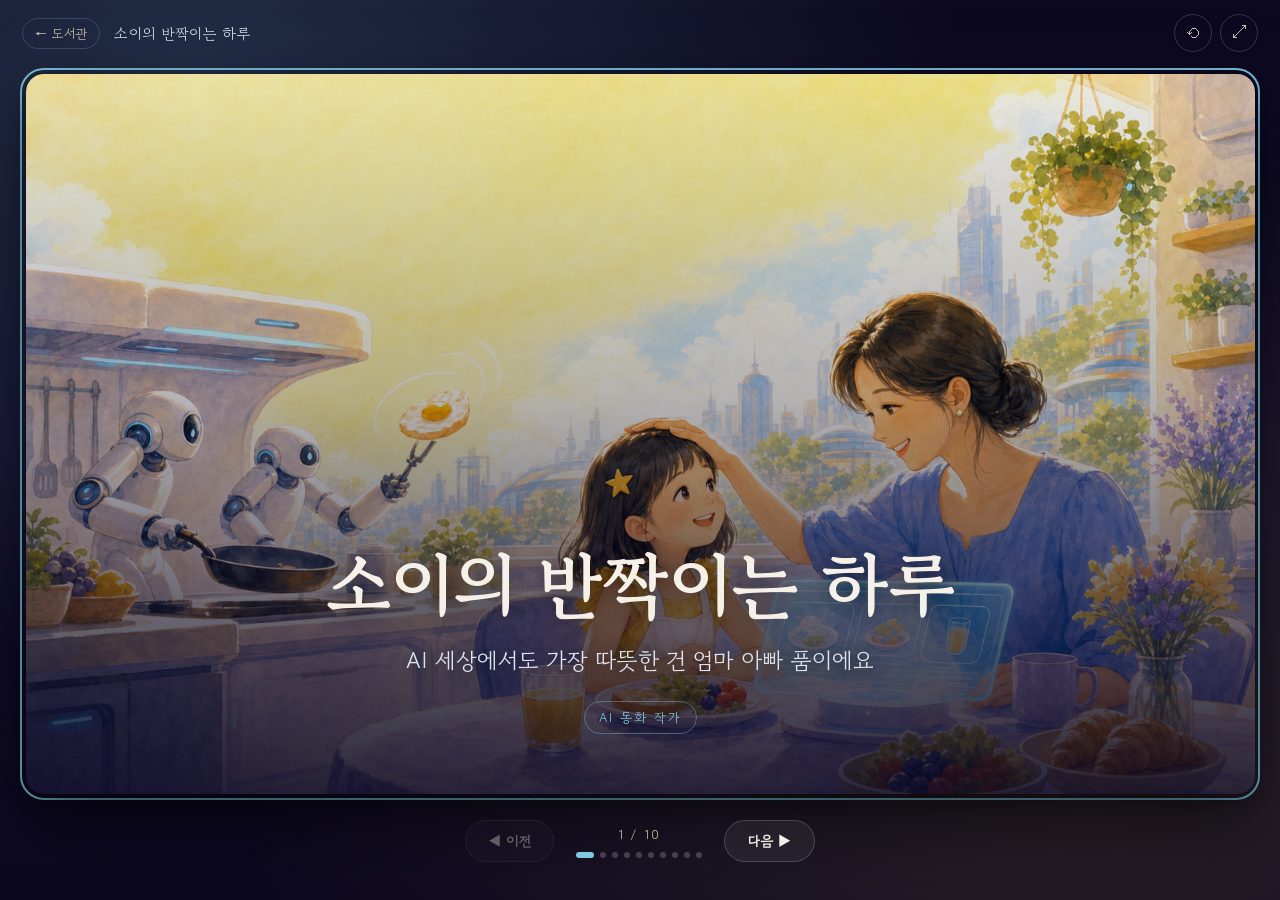
==== books/03-soi-ai-world/index.html @ fe0d3ff0 "Add moonlight library with 3 fairy tale books - 달빛 도서관과 보리 (Book 01, watercolor) - 도토리 마을 구출 작전 (Boo" ====
<!doctype html>
<html lang="ko">
<head>
  <meta charset="utf-8">
  <meta name="viewport" content="width=device-width,initial-scale=1,viewport-fit=cover">
  <meta name="theme-color" content="#1a0f2e">
  <title>소이의 반짝이는 하루</title>
  <link rel="preconnect" href="https://fonts.googleapis.com">
  <link rel="preconnect" href="https://fonts.gstatic.com" crossorigin>
  <link href="https://fonts.googleapis.com/css2?family=Gowun+Batang:wght@400;700&family=Gowun+Dodum&display=swap" rel="stylesheet">
  <link rel="stylesheet" href="style.css">
</head>
<body>
  <div class="stars-bg" aria-hidden="true"></div>

  <header class="topbar">
    <div class="book-meta">
      <a href="../../" class="back-link" title="도서관으로">← 도서관</a>
      <span id="meta-title">소이의 반짝이는 하루</span>
    </div>
    <div class="top-actions">
      <button id="restart-btn" class="ghost-btn" title="처음부터">⟲</button>
      <button id="fullscreen-btn" class="ghost-btn" title="전체화면">⤢</button>
    </div>
  </header>

  <main id="book" class="book" tabindex="0" aria-label="동화책 본문">
    <div class="page-track" id="page-track"></div>
    <button class="edge-nav left" id="edge-prev" aria-label="이전 페이지" tabindex="-1"></button>
    <button class="edge-nav right" id="edge-next" aria-label="다음 페이지" tabindex="-1"></button>
  </main>

  <nav class="controls" aria-label="페이지 컨트롤">
    <button id="prev" class="nav-btn" aria-label="이전 페이지">◀ 이전</button>
    <div class="indicator-wrap">
      <span id="indicator">1 / 10</span>
      <div id="dots" class="dots" aria-hidden="true"></div>
    </div>
    <button id="next" class="nav-btn" aria-label="다음 페이지">다음 ▶</button>
  </nav>

  <script src="book.js"></script>
</body>
</html>
---- books/03-soi-ai-world/style.css ----
/* 소이의 반짝이는 하루 — 그림책 뷰어 */

:root {
  --ink: #f5f0e8;
  --ink-soft: #c9c0a8;
  --paper: #1a1230;
  --paper-2: #120d28;
  --paper-3: #0c0820;
  --gold: #f9c84a;
  --gold-soft: #e8b43a;
  --sky: #7ec8e3;
  --lavender: #b8a8e8;
  --silver: #dde6f0;

  --serif: "Gowun Batang", "Apple SD Gothic Neo", "Noto Serif KR", serif;
  --sans: "Gowun Dodum", "Apple SD Gothic Neo", "Noto Sans KR", system-ui, sans-serif;

  --radius: 18px;
  --shadow: 0 30px 80px rgba(0, 0, 0, 0.55), 0 8px 24px rgba(0, 0, 0, 0.35);
  --page-w: min(1360px, 96vw);
  --page-h: min(800px, 80vh);
  --transition: cubic-bezier(.22, .61, .36, 1);
}

* { box-sizing: border-box; }

html, body {
  margin: 0; padding: 0; height: 100%;
  background:
    radial-gradient(ellipse at 15% 10%, rgba(126, 200, 227, 0.20), transparent 50%),
    radial-gradient(ellipse at 85% 85%, rgba(249, 200, 74, 0.12), transparent 55%),
    radial-gradient(ellipse at 50% 50%, rgba(184, 168, 232, 0.10), transparent 60%),
    linear-gradient(180deg, #0c0820 0%, #130e2e 50%, #0c0820 100%);
  background-attachment: fixed;
  color: var(--ink);
  font-family: var(--serif);
  overflow: hidden;
  user-select: none;
  -webkit-user-select: none;
}

/* 배경 파티클 (별 + AI 빛점) */
.stars-bg {
  position: fixed; inset: 0; z-index: 0;
  pointer-events: none;
  background-image:
    radial-gradient(1.5px 1.5px at 8%  18%, rgba(255, 255, 255, 0.9),  transparent 50%),
    radial-gradient(1px  1px  at 22% 72%, rgba(126, 200, 227, 0.8), transparent 50%),
    radial-gradient(1.4px 1.4px at 38% 32%, rgba(255, 255, 255, 0.7), transparent 50%),
    radial-gradient(1px  1px  at 53% 82%, rgba(249, 200, 74, 0.6),  transparent 50%),
    radial-gradient(1.6px 1.6px at 68% 12%, rgba(255, 255, 255, 0.85), transparent 50%),
    radial-gradient(1px  1px  at 78% 55%, rgba(184, 168, 232, 0.6), transparent 50%),
    radial-gradient(1.2px 1.2px at 92% 78%, rgba(255, 255, 255, 0.7), transparent 50%),
    radial-gradient(1px  1px  at 4%  60%, rgba(126, 200, 227, 0.5),  transparent 50%),
    radial-gradient(1px  1px  at 46% 48%, rgba(249, 200, 74, 0.4),   transparent 50%);
  background-size: 100% 100%;
  animation: twinkle 5s ease-in-out infinite;
}
@keyframes twinkle {
  0%, 100% { opacity: 0.55; }
  50% { opacity: 1; }
}

/* 상단 바 */
.topbar {
  position: relative; z-index: 10;
  display: flex; justify-content: space-between; align-items: center;
  padding: 14px 22px;
  color: var(--ink-soft);
  font-family: var(--sans);
  font-size: 14px;
  letter-spacing: 0.02em;
}
.book-meta { display: flex; align-items: center; }
.book-meta #meta-title {
  font-family: var(--serif);
  color: var(--silver);
  font-size: 15px;
}
.back-link {
  color: var(--ink-soft);
  text-decoration: none;
  font-family: var(--sans);
  font-size: 13px;
  margin-right: 14px;
  padding: 5px 12px;
  border-radius: 999px;
  border: 1px solid rgba(255, 255, 255, 0.15);
  transition: all 0.2s var(--transition);
}
.back-link:hover {
  color: var(--sky);
  background: rgba(126, 200, 227, 0.08);
  border-color: rgba(126, 200, 227, 0.4);
}
.top-actions { display: flex; gap: 8px; }
.ghost-btn {
  background: transparent; border: 1px solid rgba(255, 255, 255, 0.18);
  color: var(--ink-soft);
  width: 38px; height: 38px; border-radius: 50%;
  cursor: pointer; font-size: 16px;
  transition: all 0.2s var(--transition);
}
.ghost-btn:hover { background: rgba(255, 255, 255, 0.08); color: var(--ink); border-color: rgba(255, 255, 255, 0.35); }

/* 책 본체 */
.book {
  position: relative; z-index: 5;
  width: var(--page-w); height: var(--page-h);
  margin: 8px auto;
  border-radius: var(--radius);
  outline: none;
  perspective: 2000px;
}
.book:focus-visible { outline: 2px solid var(--sky); outline-offset: 4px; }

.page-track {
  position: relative;
  width: 100%; height: 100%;
}

.page {
  position: absolute; inset: 0;
  border-radius: var(--radius);
  overflow: hidden;
  box-shadow: var(--shadow);
  background: var(--paper-2);
  opacity: 0;
  transform: translateX(60px) scale(0.97);
  transition:
    opacity 480ms var(--transition),
    transform 540ms var(--transition);
  pointer-events: none;
  will-change: opacity, transform;
}
.page.active {
  opacity: 1;
  transform: translateX(0) scale(1);
  pointer-events: auto;
  z-index: 2;
}
.page.leaving {
  opacity: 0;
  transform: translateX(-60px) scale(0.97);
  z-index: 1;
}
.page.entering-back {
  transform: translateX(-60px) scale(0.97);
}

/* 표지 */
.page.cover {
  background: linear-gradient(180deg, #130e2e 0%, #0c0820 100%);
  display: flex; align-items: flex-end; justify-content: center;
}
.cover-img {
  position: absolute; inset: 0;
  background-size: cover; background-position: center;
  filter: saturate(1.1);
}
.cover-img::after {
  content: ""; position: absolute; inset: 0;
  background: linear-gradient(180deg, rgba(12, 8, 32, 0.08) 0%, rgba(12, 8, 32, 0.30) 45%, rgba(12, 8, 32, 0.88) 100%);
}
.cover-text {
  position: relative; z-index: 2;
  text-align: center;
  padding: 0 40px 60px;
  color: var(--ink);
  max-width: 760px;
}
.cover-text h1 {
  font-size: clamp(38px, 5.8vw, 72px);
  margin: 0 0 16px;
  font-weight: 700;
  letter-spacing: -0.01em;
  text-shadow: 0 4px 30px rgba(0, 0, 0, 0.7);
  line-height: 1.2;
}
.cover-text .subtitle {
  font-size: clamp(17px, 1.85vw, 23px);
  font-family: var(--sans);
  color: var(--silver);
  margin: 0 0 24px;
  text-shadow: 0 2px 18px rgba(0, 0, 0, 0.7);
}
.cover-text .author {
  display: inline-block;
  font-family: var(--sans);
  font-size: 13px;
  color: var(--sky);
  letter-spacing: 0.16em;
  padding: 6px 14px;
  border: 1px solid rgba(126, 200, 227, 0.4);
  border-radius: 999px;
}

/* 장면 페이지 */
.page.scene {
  display: grid;
  grid-template-columns: 1.3fr 1fr;
  background: linear-gradient(135deg, #1a1230 0%, #120d28 100%);
}
.scene-img {
  position: relative;
  background-size: contain;
  background-position: center;
  background-repeat: no-repeat;
  background-color: #120d28;
}
.scene-img::after {
  content: "";
  position: absolute; inset: 0;
  background: linear-gradient(90deg, transparent 75%, rgba(18, 13, 40, 0.25) 100%);
  pointer-events: none;
}
.scene-text {
  padding: 60px 54px;
  display: flex; flex-direction: column; justify-content: center;
  gap: 20px;
  position: relative;
}
.scene-text::before {
  content: ""; position: absolute;
  left: 54px; top: 60px;
  width: 64px; height: 4px;
  background: var(--sky);
  border-radius: 2px;
}
.scene-num {
  font-family: var(--sans);
  color: var(--sky);
  font-size: 14px;
  letter-spacing: 0.2em;
  margin-top: 22px;
}
.scene-title {
  font-size: clamp(28px, 3.2vw, 42px);
  margin: 0;
  color: var(--ink);
  font-weight: 700;
  line-height: 1.25;
}
.scene-body {
  font-size: clamp(17px, 1.6vw, 23px);
  line-height: 2.0;
  color: var(--ink);
  font-family: var(--serif);
  margin: 8px 0 0;
  letter-spacing: 0.005em;
  white-space: pre-line;
}

/* 엔딩 */
.page.ending {
  display: flex; flex-direction: column; align-items: center; justify-content: center;
  text-align: center;
  background: linear-gradient(180deg, #130e2e 0%, #0c0820 70%, #080618 100%);
  padding: 60px 40px;
  position: relative;
}
.page.ending::before {
  content: "";
  position: absolute; inset: 0;
  background-image: var(--ending-bg);
  background-size: cover; background-position: center;
  opacity: 0.18; filter: blur(2px);
}
.ending-inner {
  position: relative; z-index: 2;
  max-width: 620px;
}
.ending-mark {
  display: inline-block;
  font-family: var(--sans);
  font-size: 13px;
  letter-spacing: 0.3em;
  color: var(--sky);
  padding: 6px 18px;
  border: 1px solid rgba(126, 200, 227, 0.4);
  border-radius: 999px;
  margin-bottom: 30px;
}
.ending-message {
  font-size: clamp(20px, 2.5vw, 28px);
  line-height: 1.7;
  color: var(--silver);
  margin: 0 0 36px;
  font-family: var(--serif);
  white-space: pre-line;
}
.ending-btn {
  background: var(--sky);
  color: #0c1a22;
  padding: 12px 28px;
  border: none;
  border-radius: 999px;
  font-family: var(--sans);
  font-weight: 700;
  font-size: 15px;
  cursor: pointer;
  transition: transform 0.2s var(--transition), box-shadow 0.2s var(--transition);
  box-shadow: 0 8px 24px rgba(126, 200, 227, 0.3);
}
.ending-btn:hover {
  transform: translateY(-2px);
  box-shadow: 0 12px 30px rgba(126, 200, 227, 0.45);
}

/* 가장자리 클릭 영역 */
.edge-nav {
  position: absolute; top: 0; bottom: 0;
  width: 20%;
  background: transparent;
  border: none;
  cursor: pointer;
  z-index: 3;
}
.edge-nav.left { left: 0; cursor: w-resize; }
.edge-nav.right { right: 0; cursor: e-resize; }
.edge-nav:hover { background: linear-gradient(90deg, rgba(255,255,255,0.04), transparent); }
.edge-nav.right:hover { background: linear-gradient(270deg, rgba(255,255,255,0.04), transparent); }

/* 하단 컨트롤 */
.controls {
  position: relative; z-index: 10;
  display: flex; align-items: center; justify-content: center; gap: 22px;
  padding: 18px 22px 26px;
  font-family: var(--sans);
}
.nav-btn {
  background: rgba(255, 255, 255, 0.06);
  color: var(--ink);
  border: 1px solid rgba(255, 255, 255, 0.18);
  padding: 10px 22px;
  border-radius: 999px;
  font-family: var(--sans);
  font-weight: 600;
  font-size: 14px;
  cursor: pointer;
  transition: all 0.2s var(--transition);
  letter-spacing: 0.03em;
}
.nav-btn:hover:not(:disabled) {
  background: rgba(126, 200, 227, 0.10);
  border-color: rgba(126, 200, 227, 0.35);
  transform: translateY(-1px);
}
.nav-btn:disabled { opacity: 0.35; cursor: not-allowed; }

.indicator-wrap {
  display: flex; flex-direction: column; align-items: center; gap: 8px;
  min-width: 120px;
}
#indicator {
  color: var(--ink-soft);
  font-size: 13px;
  letter-spacing: 0.1em;
}
.dots {
  display: flex; gap: 6px;
}
.dot {
  width: 6px; height: 6px;
  border-radius: 50%;
  background: rgba(255, 255, 255, 0.2);
  transition: all 0.3s var(--transition);
}
.dot.active {
  background: var(--sky);
  width: 18px; border-radius: 999px;
}

/* 모바일 */
@media (max-width: 760px) {
  :root {
    --page-w: 96vw;
    --page-h: calc(100vh - 180px);
  }
  .topbar { padding: 10px 14px; font-size: 12px; }
  .page.scene {
    grid-template-columns: 1fr;
    grid-template-rows: 45% 55%;
  }
  .scene-img::after {
    background: linear-gradient(180deg, transparent 60%, rgba(18, 13, 40, 0.6) 100%);
  }
  .scene-text {
    padding: 28px 26px 26px;
    gap: 12px;
  }
  .scene-text::before { left: 26px; top: 28px; width: 36px; }
  .scene-num { margin-top: 10px; font-size: 12px; }
  .scene-body { font-size: 15.5px; line-height: 1.8; }
  .cover-text { padding: 0 26px 40px; }
  .ending-message { font-size: 18px; }
  .controls { gap: 14px; padding: 12px 12px 18px; }
  .nav-btn { padding: 9px 16px; font-size: 13px; }
  .indicator-wrap { min-width: 96px; }
}

/* 로딩 표시 */
.scene-img.loading::before, .cover-img.loading::before {
  content: "그림을 가져오고 있어요…";
  position: absolute; inset: 0;
  display: flex; align-items: center; justify-content: center;
  color: var(--ink-soft);
  font-family: var(--sans); font-size: 14px;
  background: linear-gradient(135deg, #1a1230 0%, #120d28 100%);
}
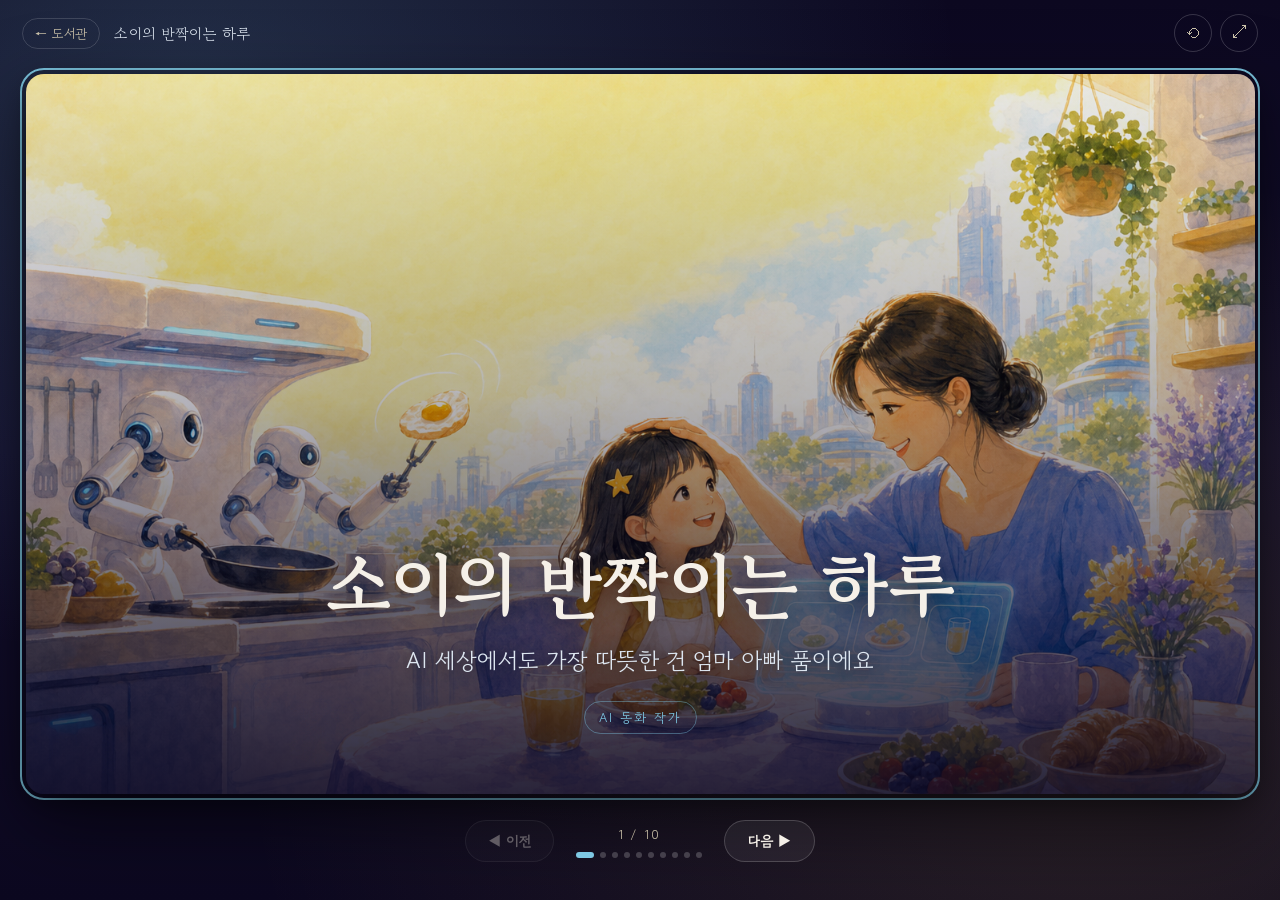
==== commit a74a9e07: "feat(book-03): add Ken Burns + shimmer + sparkle image animations - CSS: scene-img background-size c" ====
--- a/books/03-soi-ai-world/index.html
+++ b/books/03-soi-ai-world/index.html
@@ -8,7 +8,7 @@
   <link rel="preconnect" href="https://fonts.googleapis.com">
   <link rel="preconnect" href="https://fonts.gstatic.com" crossorigin>
   <link href="https://fonts.googleapis.com/css2?family=Gowun+Batang:wght@400;700&family=Gowun+Dodum&display=swap" rel="stylesheet">
-  <link rel="stylesheet" href="style.css">
+  <link rel="stylesheet" href="style.css?v=2">
 </head>
 <body>
   <div class="stars-bg" aria-hidden="true"></div>
--- a/books/03-soi-ai-world/style.css
+++ b/books/03-soi-ai-world/style.css
@@ -203,10 +203,11 @@
 }
 .scene-img {
   position: relative;
-  background-size: contain;
+  background-size: cover;
   background-position: center;
   background-repeat: no-repeat;
   background-color: #120d28;
+  transform-origin: center center;
 }
 .scene-img::after {
   content: "";
@@ -408,3 +409,129 @@
   font-family: var(--sans); font-size: 14px;
   background: linear-gradient(135deg, #1a1230 0%, #120d28 100%);
 }
+
+/* ============================================================
+   이미지 애니메이션 — Ken Burns · 시머 · 스파클
+   ============================================================ */
+
+/* Ken Burns 공통: active 아닐 때 정지 */
+.scene-img {
+  animation: kb-a 12s ease-in-out infinite alternate;
+  animation-play-state: paused;
+}
+.page.active .scene-img {
+  animation-play-state: running;
+}
+
+/* 8장면에 4가지 패턴 순환 */
+.page-track > article:nth-child(2) .scene-img { animation-name: kb-a; }
+.page-track > article:nth-child(3) .scene-img { animation-name: kb-b; }
+.page-track > article:nth-child(4) .scene-img { animation-name: kb-c; }
+.page-track > article:nth-child(5) .scene-img { animation-name: kb-d; }
+.page-track > article:nth-child(6) .scene-img { animation-name: kb-a; animation-delay: -3s; }
+.page-track > article:nth-child(7) .scene-img { animation-name: kb-b; animation-delay: -3s; }
+.page-track > article:nth-child(8) .scene-img { animation-name: kb-c; animation-delay: -3s; }
+.page-track > article:nth-child(9) .scene-img { animation-name: kb-d; animation-delay: -3s; }
+
+@keyframes kb-a {
+  0%   { transform: scale(1.00) translate(0%,    0%);    }
+  100% { transform: scale(1.12) translate(2.5%,  2%);    }
+}
+@keyframes kb-b {
+  0%   { transform: scale(1.08) translate(-2%,   1%);    }
+  100% { transform: scale(1.00) translate(0%,    0%);    }
+}
+@keyframes kb-c {
+  0%   { transform: scale(1.00) translate(0%,    2%);    }
+  100% { transform: scale(1.10) translate(-2%,  -1.5%);  }
+}
+@keyframes kb-d {
+  0%   { transform: scale(1.06) translate(1.5%, -2%);    }
+  100% { transform: scale(1.14) translate(-1%,   1.5%);  }
+}
+
+/* 표지 숨결(breathe) 효과 */
+.cover-img {
+  animation: cover-breathe 10s ease-in-out infinite;
+}
+@keyframes cover-breathe {
+  0%, 100% { transform: scale(1.00); background-position: 50% 50%; }
+  50%       { transform: scale(1.07); background-position: 52% 52%; }
+}
+
+/* 시머(shimmer) — 대각선 빛띠 스윕 */
+.img-shimmer {
+  position: absolute;
+  inset: 0;
+  pointer-events: none;
+  z-index: 2;
+  overflow: hidden;
+}
+.img-shimmer::before {
+  content: "";
+  position: absolute;
+  top: -20%;
+  left: -60%;
+  width: 40%;
+  height: 140%;
+  background: linear-gradient(
+    105deg,
+    transparent 30%,
+    rgba(255, 255, 255, 0.08)  48%,
+    rgba(255, 255, 255, 0.16)  50%,
+    rgba(255, 255, 255, 0.08)  52%,
+    transparent 70%
+  );
+  animation: shimmer-sweep 7s ease-in-out infinite;
+  animation-play-state: paused;
+}
+.page.active .img-shimmer::before {
+  animation-play-state: running;
+}
+@keyframes shimmer-sweep {
+  0%   { transform: translateX(0);    opacity: 0; }
+  8%   { opacity: 1; }
+  88%  { opacity: 1; }
+  100% { transform: translateX(360%); opacity: 0; }
+}
+
+/* 스파클(sparkle) — 별빛 부유 */
+.img-sparkle {
+  position: absolute;
+  inset: 0;
+  pointer-events: none;
+  z-index: 3;
+}
+.img-sparkle::before,
+.img-sparkle::after {
+  content: "✦";
+  position: absolute;
+  color: rgba(249, 200, 74, 0.80);
+  text-shadow:
+    0 0  6px rgba(249, 200, 74, 0.75),
+    0 0 14px rgba(249, 200, 74, 0.40);
+  animation: sparkle-float 5s ease-in-out infinite;
+  animation-play-state: paused;
+}
+.img-sparkle::before {
+  left: 18%; top: 62%;
+  font-size: 15px;
+  animation-duration: 5s;
+  animation-delay: 0s;
+}
+.img-sparkle::after {
+  left: 72%; top: 30%;
+  font-size: 21px;
+  animation-duration: 6.5s;
+  animation-delay: 2.2s;
+}
+.page.active .img-sparkle::before,
+.page.active .img-sparkle::after {
+  animation-play-state: running;
+}
+@keyframes sparkle-float {
+  0%   { transform: translateY(0)     scale(0.4); opacity: 0;    }
+  18%  { transform: translateY(-6px)  scale(1.0); opacity: 1;    }
+  75%  { transform: translateY(-22px) scale(0.85); opacity: 0.75; }
+  100% { transform: translateY(-38px) scale(0.5); opacity: 0;    }
+}
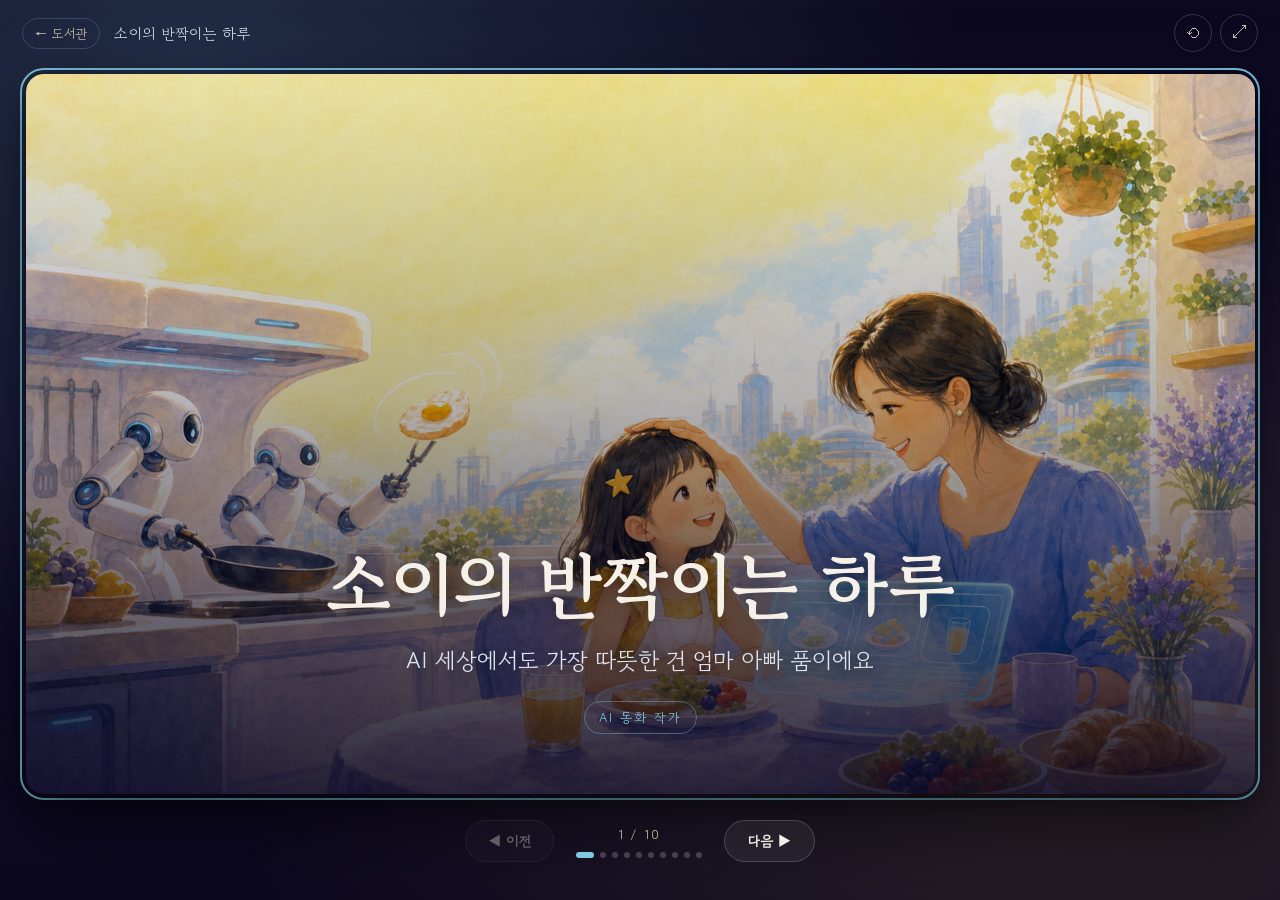
==== commit c2d48659: "feat(book-03): replace Ken Burns with 2-layer mouse/tilt parallax - scene-img becomes a container; p" ====
--- a/books/03-soi-ai-world/index.html
+++ b/books/03-soi-ai-world/index.html
@@ -8,7 +8,7 @@
   <link rel="preconnect" href="https://fonts.googleapis.com">
   <link rel="preconnect" href="https://fonts.gstatic.com" crossorigin>
   <link href="https://fonts.googleapis.com/css2?family=Gowun+Batang:wght@400;700&family=Gowun+Dodum&display=swap" rel="stylesheet">
-  <link rel="stylesheet" href="style.css?v=2">
+  <link rel="stylesheet" href="style.css?v=3">
 </head>
 <body>
   <div class="stars-bg" aria-hidden="true"></div>
--- a/books/03-soi-ai-world/style.css
+++ b/books/03-soi-ai-world/style.css
@@ -203,11 +203,8 @@
 }
 .scene-img {
   position: relative;
-  background-size: cover;
-  background-position: center;
-  background-repeat: no-repeat;
-  background-color: #120d28;
-  transform-origin: center center;
+  background: #120d28;
+  overflow: hidden;
 }
 .scene-img::after {
   content: "";
@@ -414,40 +411,31 @@
    이미지 애니메이션 — Ken Burns · 시머 · 스파클
    ============================================================ */
 
-/* Ken Burns 공통: active 아닐 때 정지 */
-.scene-img {
-  animation: kb-a 12s ease-in-out infinite alternate;
-  animation-play-state: paused;
-}
-.page.active .scene-img {
-  animation-play-state: running;
-}
-
-/* 8장면에 4가지 패턴 순환 */
-.page-track > article:nth-child(2) .scene-img { animation-name: kb-a; }
-.page-track > article:nth-child(3) .scene-img { animation-name: kb-b; }
-.page-track > article:nth-child(4) .scene-img { animation-name: kb-c; }
-.page-track > article:nth-child(5) .scene-img { animation-name: kb-d; }
-.page-track > article:nth-child(6) .scene-img { animation-name: kb-a; animation-delay: -3s; }
-.page-track > article:nth-child(7) .scene-img { animation-name: kb-b; animation-delay: -3s; }
-.page-track > article:nth-child(8) .scene-img { animation-name: kb-c; animation-delay: -3s; }
-.page-track > article:nth-child(9) .scene-img { animation-name: kb-d; animation-delay: -3s; }
-
-@keyframes kb-a {
-  0%   { transform: scale(1.00) translate(0%,    0%);    }
-  100% { transform: scale(1.12) translate(2.5%,  2%);    }
-}
-@keyframes kb-b {
-  0%   { transform: scale(1.08) translate(-2%,   1%);    }
-  100% { transform: scale(1.00) translate(0%,    0%);    }
-}
-@keyframes kb-c {
-  0%   { transform: scale(1.00) translate(0%,    2%);    }
-  100% { transform: scale(1.10) translate(-2%,  -1.5%);  }
-}
-@keyframes kb-d {
-  0%   { transform: scale(1.06) translate(1.5%, -2%);    }
-  100% { transform: scale(1.14) translate(-1%,   1.5%);  }
+/* 패럴랙스 — 배경 레이어 (흐림 · 느리게) */
+.parallax-bg {
+  position: absolute;
+  inset: -8%;
+  background-size: cover;
+  background-position: center;
+  background-repeat: no-repeat;
+  filter: blur(4px) brightness(0.65) saturate(0.85);
+  transform: translate3d(0, 0, 0);
+  transition: transform 0.18s cubic-bezier(.22,.61,.36,1);
+  will-change: transform;
+  z-index: 0;
+}
+
+/* 패럴랙스 — 전경 레이어 (선명 · 빠르게) */
+.parallax-mid {
+  position: absolute;
+  inset: -6%;
+  background-size: cover;
+  background-position: center;
+  background-repeat: no-repeat;
+  transform: translate3d(0, 0, 0);
+  transition: transform 0.10s cubic-bezier(.22,.61,.36,1);
+  will-change: transform;
+  z-index: 1;
 }
 
 /* 표지 숨결(breathe) 효과 */
@@ -464,7 +452,7 @@
   position: absolute;
   inset: 0;
   pointer-events: none;
-  z-index: 2;
+  z-index: 3;
   overflow: hidden;
 }
 .img-shimmer::before {
@@ -500,7 +488,7 @@
   position: absolute;
   inset: 0;
   pointer-events: none;
-  z-index: 3;
+  z-index: 4;
 }
 .img-sparkle::before,
 .img-sparkle::after {
